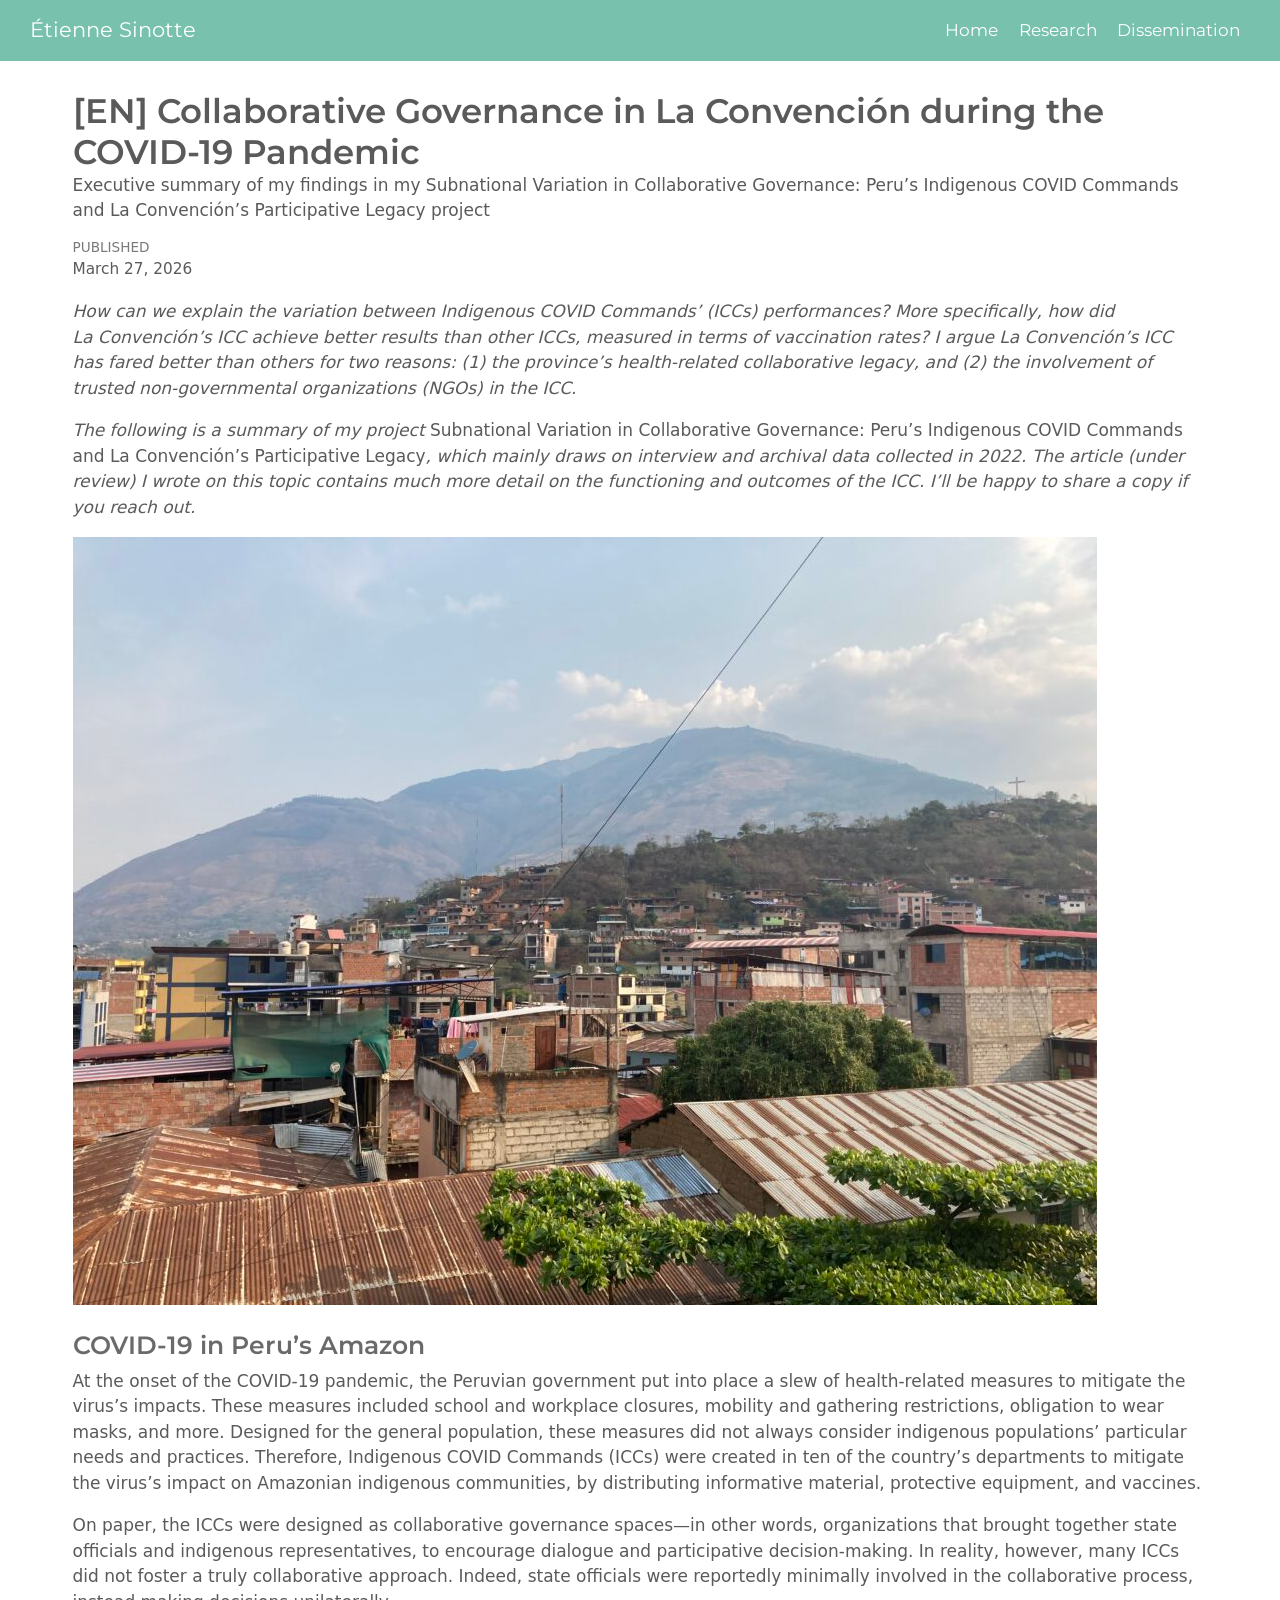
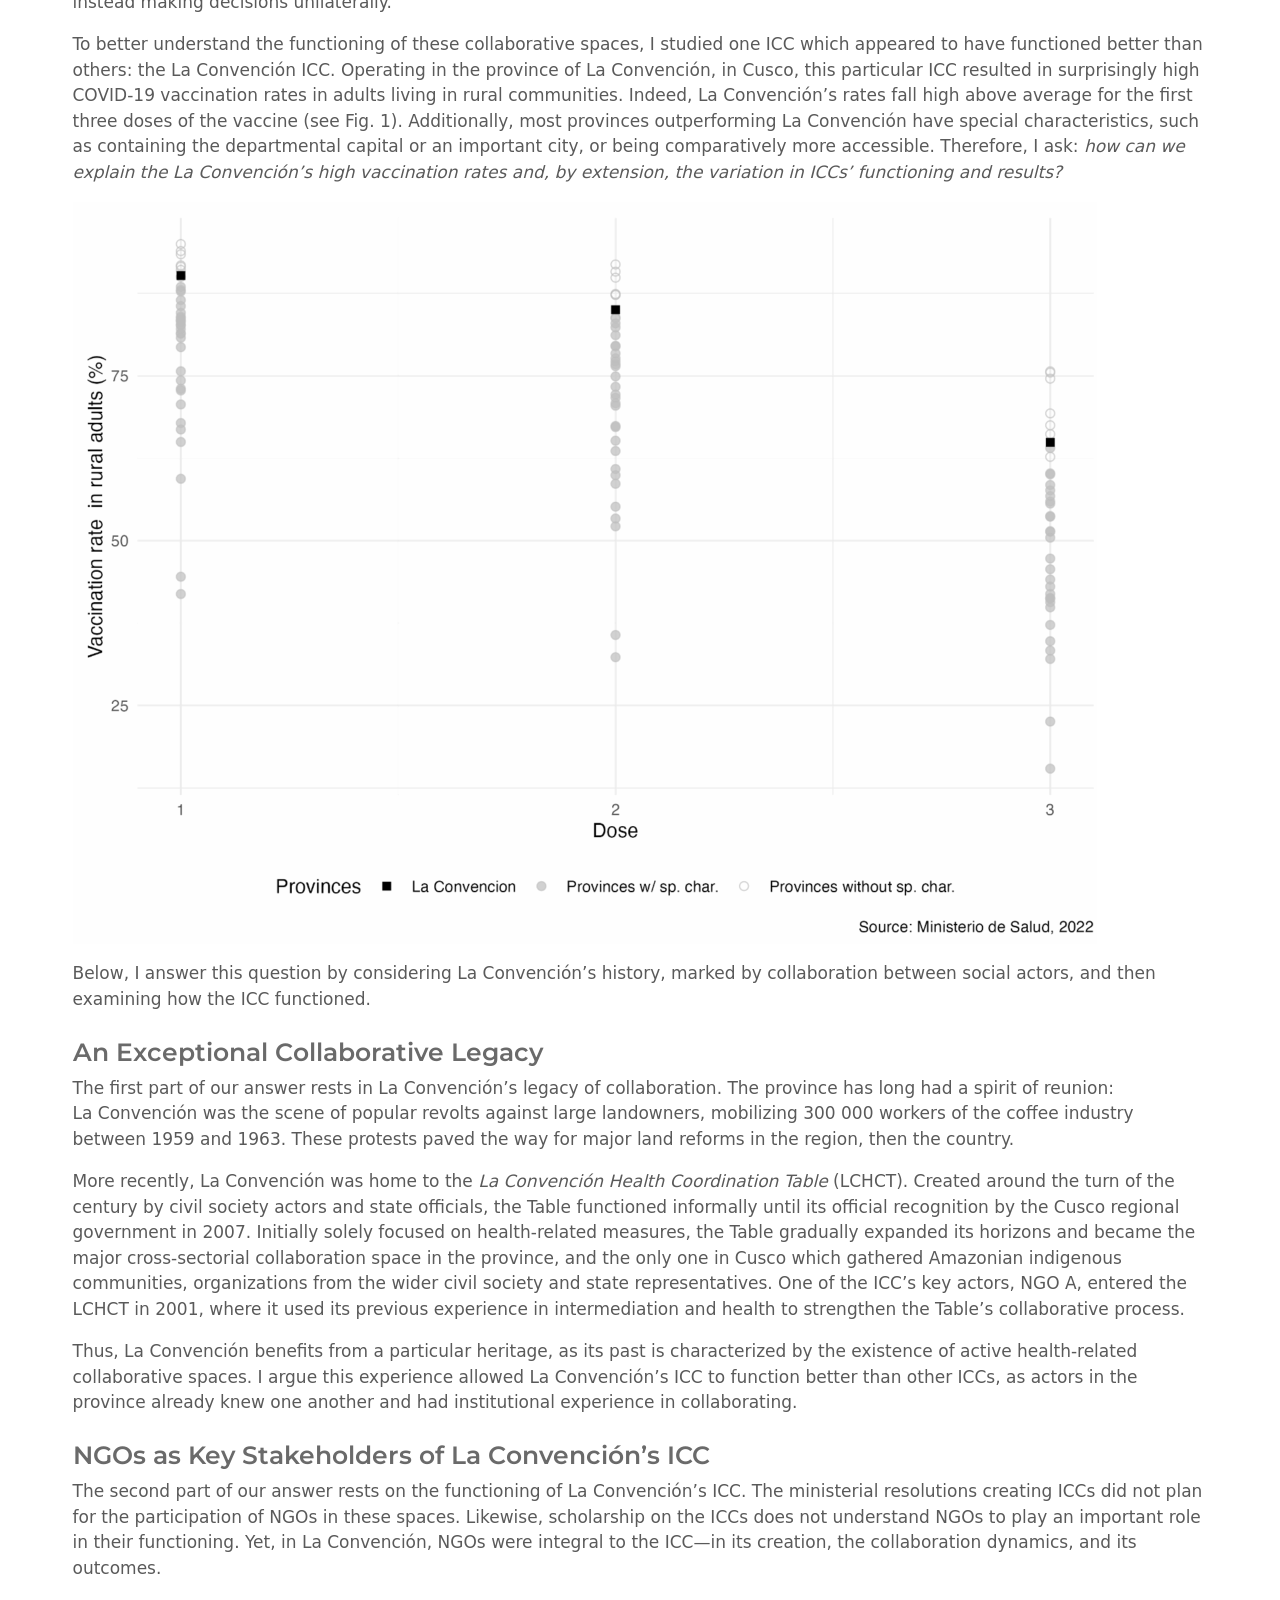
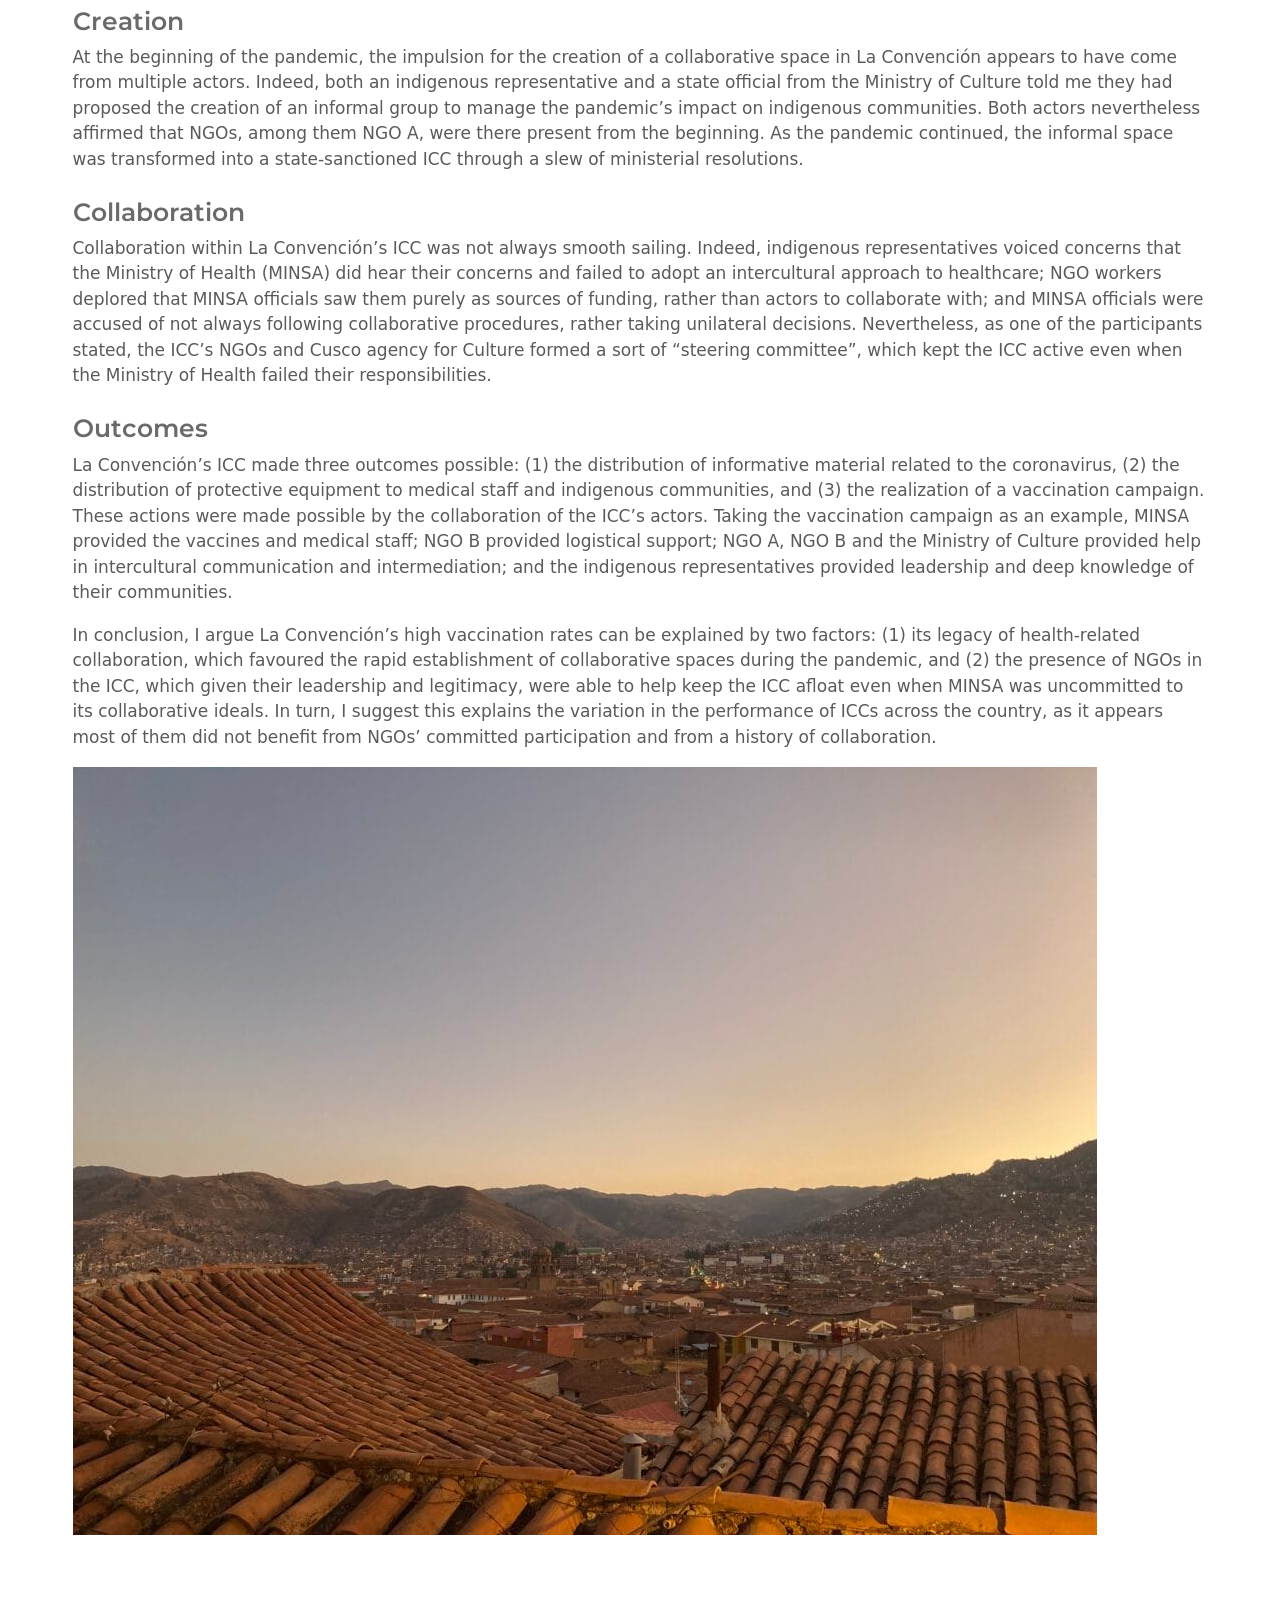
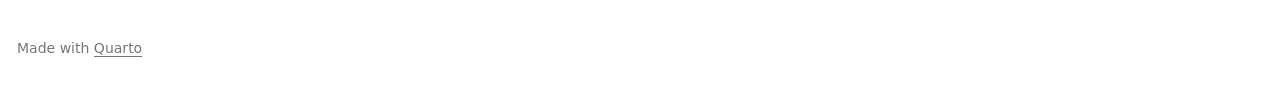
==== docs/posts/CG_en/index.html @ b6ebe24f "add dissemination page and posts" ====
<!DOCTYPE html>
<html xmlns="http://www.w3.org/1999/xhtml" lang="en" xml:lang="en"><head>

<meta charset="utf-8">
<meta name="generator" content="quarto-1.4.555">

<meta name="viewport" content="width=device-width, initial-scale=1.0, user-scalable=yes">

<meta name="dcterms.date" content="2026-03-27">
<meta name="description" content="Executive summary of my findings in my Subnational Variation in Collaborative Governance: Peru’s Indigenous COVID Commands and La&nbsp;Convención’s Participative Legacy project">

<title>Étienne Sinotte - [EN] Collaborative Governance in La Convención during the COVID-19 Pandemic</title>
<style>
code{white-space: pre-wrap;}
span.smallcaps{font-variant: small-caps;}
div.columns{display: flex; gap: min(4vw, 1.5em);}
div.column{flex: auto; overflow-x: auto;}
div.hanging-indent{margin-left: 1.5em; text-indent: -1.5em;}
ul.task-list{list-style: none;}
ul.task-list li input[type="checkbox"] {
  width: 0.8em;
  margin: 0 0.8em 0.2em -1em; /* quarto-specific, see https://github.com/quarto-dev/quarto-cli/issues/4556 */ 
  vertical-align: middle;
}
</style>


<script src="../../site_libs/quarto-nav/quarto-nav.js"></script>
<script src="../../site_libs/clipboard/clipboard.min.js"></script>
<script src="../../site_libs/quarto-html/quarto.js"></script>
<script src="../../site_libs/quarto-html/popper.min.js"></script>
<script src="../../site_libs/quarto-html/tippy.umd.min.js"></script>
<script src="../../site_libs/quarto-html/anchor.min.js"></script>
<link href="../../site_libs/quarto-html/tippy.css" rel="stylesheet">
<link href="../../site_libs/quarto-html/quarto-syntax-highlighting.css" rel="stylesheet" id="quarto-text-highlighting-styles">
<script src="../../site_libs/bootstrap/bootstrap.min.js"></script>
<link href="../../site_libs/bootstrap/bootstrap-icons.css" rel="stylesheet">
<link href="../../site_libs/bootstrap/bootstrap.min.css" rel="stylesheet" id="quarto-bootstrap" data-mode="light">
<script id="quarto-search-options" type="application/json">{
  "language": {
    "search-no-results-text": "No results",
    "search-matching-documents-text": "matching documents",
    "search-copy-link-title": "Copy link to search",
    "search-hide-matches-text": "Hide additional matches",
    "search-more-match-text": "more match in this document",
    "search-more-matches-text": "more matches in this document",
    "search-clear-button-title": "Clear",
    "search-text-placeholder": "",
    "search-detached-cancel-button-title": "Cancel",
    "search-submit-button-title": "Submit",
    "search-label": "Search"
  }
}</script>


</head>

<body class="nav-fixed">

<div id="quarto-search-results"></div>
  <header id="quarto-header" class="headroom fixed-top">
    <nav class="navbar navbar-expand-lg " data-bs-theme="dark">
      <div class="navbar-container container-fluid">
      <div class="navbar-brand-container mx-auto">
    <a class="navbar-brand" href="../../index.html">
    <span class="navbar-title">Étienne Sinotte</span>
    </a>
  </div>
          <button class="navbar-toggler" type="button" data-bs-toggle="collapse" data-bs-target="#navbarCollapse" aria-controls="navbarCollapse" aria-expanded="false" aria-label="Toggle navigation" onclick="if (window.quartoToggleHeadroom) { window.quartoToggleHeadroom(); }">
  <span class="navbar-toggler-icon"></span>
</button>
          <div class="collapse navbar-collapse" id="navbarCollapse">
            <ul class="navbar-nav navbar-nav-scroll ms-auto">
  <li class="nav-item">
    <a class="nav-link" href="../../index.html"> 
<span class="menu-text">Home</span></a>
  </li>  
  <li class="nav-item">
    <a class="nav-link" href="../../research.html"> 
<span class="menu-text">Research</span></a>
  </li>  
  <li class="nav-item">
    <a class="nav-link" href="../../dissemination.html"> 
<span class="menu-text">Dissemination</span></a>
  </li>  
</ul>
          </div> <!-- /navcollapse -->
          <div class="quarto-navbar-tools">
</div>
      </div> <!-- /container-fluid -->
    </nav>
</header>
<!-- content -->
<div id="quarto-content" class="quarto-container page-columns page-rows-contents page-layout-full page-navbar">
<!-- sidebar -->
<!-- margin-sidebar -->
    
<!-- main -->
<main class="content column-page" id="quarto-document-content">

<header id="title-block-header" class="quarto-title-block default">
<div class="quarto-title">
<h1 class="title">[EN] Collaborative Governance in La Convención during the COVID-19 Pandemic</h1>
</div>

<div>
  <div class="description">
    Executive summary of my findings in my Subnational Variation in Collaborative Governance: Peru’s Indigenous COVID Commands and La&nbsp;Convención’s Participative Legacy project
  </div>
</div>


<div class="quarto-title-meta column-page">

    
    <div>
    <div class="quarto-title-meta-heading">Published</div>
    <div class="quarto-title-meta-contents">
      <p class="date">March 27, 2026</p>
    </div>
  </div>
  
    
  </div>
  


</header>


<p><em>How can we explain the variation between Indigenous COVID Commands’ (ICCs) performances? More specifically, how did La&nbsp;Convención’s ICC achieve better results than other ICCs, measured in terms of vaccination rates? I argue La&nbsp;Convención’s ICC has fared better than others for two reasons: (1) the province’s health-related collaborative legacy, and (2) the involvement of trusted non-governmental organizations (NGOs) in the ICC.</em></p>
<p><em>The following is a summary of my project</em> Subnational Variation in Collaborative Governance: Peru’s Indigenous COVID Commands and La&nbsp;Convención’s Participative Legacy<em>, which mainly draws on interview and archival data collected in 2022. The article (under review) I wrote on this topic contains much more detail on the functioning and outcomes of the ICC. I’ll be happy to share a copy if you reach out.</em></p>
<p><img src="[data-uri]" class="img-fluid"></p>
<section id="covid-19-in-perus-amazon" class="level3">
<h3 class="anchored" data-anchor-id="covid-19-in-perus-amazon">COVID-19 in Peru’s Amazon</h3>
<p>At the onset of the COVID-19 pandemic, the Peruvian government put into place a slew of health-related measures to mitigate the virus’s impacts. These measures included school and workplace closures, mobility and gathering restrictions, obligation to wear masks, and more. Designed for the general population, these measures did not always consider indigenous populations’ particular needs and practices. Therefore, Indigenous COVID Commands (ICCs) were created in ten of the country’s departments to mitigate the virus’s impact on Amazonian indigenous communities, by distributing informative material, protective equipment, and vaccines.</p>
<p>On paper, the ICCs were designed as collaborative governance spaces—in other words, organizations that brought together state officials and indigenous representatives, to encourage dialogue and participative decision-making. In reality, however, many ICCs did not foster a truly collaborative approach. Indeed, state officials were reportedly minimally involved in the collaborative process, instead making decisions unilaterally.</p>
<p>To better understand the functioning of these collaborative spaces, I studied one ICC which appeared to have functioned better than others: the La&nbsp;Convención ICC. Operating in the province of La&nbsp;Convención, in Cusco, this particular ICC resulted in surprisingly high COVID-19 vaccination rates in adults living in rural communities. Indeed, La&nbsp;Convención’s rates fall high above average for the first three doses of the vaccine (see Fig. 1). Additionally, most provinces outperforming La&nbsp;Convención have special characteristics, such as containing the departmental capital or an important city, or being comparatively more accessible. Therefore, I ask:&nbsp;<em>how can we explain the La&nbsp;Convención’s high vaccination rates and, by extension, the variation in ICCs’ functioning and results?</em></p>
<p><img src="[data-uri]" class="img-fluid"></p>
<p>Below, I answer this question by considering La&nbsp;Convención’s history, marked by collaboration between social actors, and then examining how the ICC functioned.</p>
</section>
<section id="an-exceptional-collaborative-legacy" class="level3">
<h3 class="anchored" data-anchor-id="an-exceptional-collaborative-legacy">An Exceptional Collaborative Legacy</h3>
<p>The first part of our answer rests in La&nbsp;Convención’s legacy of collaboration. The province has long had a spirit of reunion: La&nbsp;Convención was the scene of popular revolts against large landowners, mobilizing 300&nbsp;000 workers of the coffee industry between 1959 and 1963. These protests paved the way for major land reforms in the region, then the country.</p>
<p>More recently, La&nbsp;Convención was home to the&nbsp;<em>La&nbsp;Convención Health Coordination Table</em>&nbsp;(LCHCT). Created around the turn of the century by civil society actors and state officials, the Table functioned informally until its official recognition by the Cusco regional government in 2007. Initially solely focused on health-related measures, the Table gradually expanded its horizons and became the major cross-sectorial collaboration space in the province, and the only one in Cusco which gathered Amazonian indigenous communities, organizations from the wider civil society and state representatives.&nbsp;One of the ICC’s key actors, NGO A, entered the LCHCT in 2001, where it used its previous experience in intermediation and health to strengthen the Table’s collaborative process.</p>
<p>Thus, La&nbsp;Convención benefits from a particular heritage, as its past is characterized by the existence of active health-related collaborative spaces. I argue this experience allowed La&nbsp;Convención’s ICC to function better than other ICCs, as actors in the province already knew one another and had institutional experience in collaborating.</p>
</section>
<section id="ngos-as-key-stakeholders-of-la-convencións-icc" class="level3">
<h3 class="anchored" data-anchor-id="ngos-as-key-stakeholders-of-la-convencións-icc">NGOs as Key Stakeholders of La&nbsp;Convención’s ICC</h3>
<p>The second part of our answer rests on the functioning of La&nbsp;Convención’s ICC. The ministerial resolutions creating ICCs did not plan for the participation of NGOs in these spaces. Likewise, scholarship on the ICCs does not understand NGOs to play an important role in their functioning. Yet, in La&nbsp;Convención, NGOs were integral to the ICC—in its creation, the collaboration dynamics, and its outcomes.</p>
</section>
<section id="creation" class="level3">
<h3 class="anchored" data-anchor-id="creation">Creation</h3>
<p>At the beginning of the pandemic, the impulsion for the creation of a collaborative space in La&nbsp;Convención appears to have come from multiple actors. Indeed, both an indigenous representative and a state official from the Ministry of Culture told me they had proposed the creation of an informal group to manage the pandemic’s impact on indigenous communities. Both actors nevertheless affirmed that NGOs, among them NGO A, were there present from the beginning. As the pandemic continued, the informal space was transformed into a state-sanctioned ICC through a slew of ministerial resolutions.</p>
</section>
<section id="collaboration" class="level3">
<h3 class="anchored" data-anchor-id="collaboration">Collaboration</h3>
<p>Collaboration within La&nbsp;Convención’s ICC was not always smooth sailing. Indeed, indigenous representatives voiced concerns that the Ministry of Health (MINSA) did hear their concerns and failed to adopt an intercultural approach to healthcare; NGO workers deplored that MINSA officials saw them purely as sources of funding, rather than actors to collaborate with; and MINSA officials were accused of not always following collaborative procedures, rather taking unilateral decisions. Nevertheless, as one of the participants stated, the ICC’s NGOs and Cusco agency for Culture formed a sort of “steering committee”, which kept the ICC active even when the Ministry of Health failed their responsibilities.</p>
</section>
<section id="outcomes" class="level3">
<h3 class="anchored" data-anchor-id="outcomes">Outcomes</h3>
<p>La&nbsp;Convención’s ICC made three outcomes possible: (1) the distribution of informative material related to the coronavirus, (2) the distribution of protective equipment to medical staff and indigenous communities, and (3) the realization of a vaccination campaign. These actions were made possible by the collaboration of the ICC’s actors. Taking the vaccination campaign as an example, MINSA provided the vaccines and medical staff; NGO B provided logistical support; NGO A, NGO B and the Ministry of Culture provided help in intercultural communication and intermediation; and the indigenous representatives provided leadership and deep knowledge of their communities.</p>
<p>In conclusion, I argue La&nbsp;Convención’s high vaccination rates can be explained by two factors: (1) its legacy of health-related collaboration, which favoured the rapid establishment of collaborative spaces during the pandemic, and (2) the presence of NGOs in the ICC, which given their leadership and legitimacy, were able to help keep the ICC afloat even when MINSA was uncommitted to its collaborative ideals. In turn, I suggest this explains the variation in the performance of ICCs across the country, as it appears most of them did not benefit from NGOs’ committed participation and from a history of collaboration.&nbsp;</p>
<p><img src="[data-uri]" class="img-fluid"></p>


</section>

</main> <!-- /main -->
<script id="quarto-html-after-body" type="application/javascript">
window.document.addEventListener("DOMContentLoaded", function (event) {
  const toggleBodyColorMode = (bsSheetEl) => {
    const mode = bsSheetEl.getAttribute("data-mode");
    const bodyEl = window.document.querySelector("body");
    if (mode === "dark") {
      bodyEl.classList.add("quarto-dark");
      bodyEl.classList.remove("quarto-light");
    } else {
      bodyEl.classList.add("quarto-light");
      bodyEl.classList.remove("quarto-dark");
    }
  }
  const toggleBodyColorPrimary = () => {
    const bsSheetEl = window.document.querySelector("link#quarto-bootstrap");
    if (bsSheetEl) {
      toggleBodyColorMode(bsSheetEl);
    }
  }
  toggleBodyColorPrimary();  
  const icon = "";
  const anchorJS = new window.AnchorJS();
  anchorJS.options = {
    placement: 'right',
    icon: icon
  };
  anchorJS.add('.anchored');
  const isCodeAnnotation = (el) => {
    for (const clz of el.classList) {
      if (clz.startsWith('code-annotation-')) {                     
        return true;
      }
    }
    return false;
  }
  const clipboard = new window.ClipboardJS('.code-copy-button', {
    text: function(trigger) {
      const codeEl = trigger.previousElementSibling.cloneNode(true);
      for (const childEl of codeEl.children) {
        if (isCodeAnnotation(childEl)) {
          childEl.remove();
        }
      }
      return codeEl.innerText;
    }
  });
  clipboard.on('success', function(e) {
    // button target
    const button = e.trigger;
    // don't keep focus
    button.blur();
    // flash "checked"
    button.classList.add('code-copy-button-checked');
    var currentTitle = button.getAttribute("title");
    button.setAttribute("title", "Copied!");
    let tooltip;
    if (window.bootstrap) {
      button.setAttribute("data-bs-toggle", "tooltip");
      button.setAttribute("data-bs-placement", "left");
      button.setAttribute("data-bs-title", "Copied!");
      tooltip = new bootstrap.Tooltip(button, 
        { trigger: "manual", 
          customClass: "code-copy-button-tooltip",
          offset: [0, -8]});
      tooltip.show();    
    }
    setTimeout(function() {
      if (tooltip) {
        tooltip.hide();
        button.removeAttribute("data-bs-title");
        button.removeAttribute("data-bs-toggle");
        button.removeAttribute("data-bs-placement");
      }
      button.setAttribute("title", currentTitle);
      button.classList.remove('code-copy-button-checked');
    }, 1000);
    // clear code selection
    e.clearSelection();
  });
    var localhostRegex = new RegExp(/^(?:http|https):\/\/localhost\:?[0-9]*\//);
    var mailtoRegex = new RegExp(/^mailto:/);
      var filterRegex = new RegExp('/' + window.location.host + '/');
    var isInternal = (href) => {
        return filterRegex.test(href) || localhostRegex.test(href) || mailtoRegex.test(href);
    }
    // Inspect non-navigation links and adorn them if external
 	var links = window.document.querySelectorAll('a[href]:not(.nav-link):not(.navbar-brand):not(.toc-action):not(.sidebar-link):not(.sidebar-item-toggle):not(.pagination-link):not(.no-external):not([aria-hidden]):not(.dropdown-item):not(.quarto-navigation-tool)');
    for (var i=0; i<links.length; i++) {
      const link = links[i];
      if (!isInternal(link.href)) {
        // undo the damage that might have been done by quarto-nav.js in the case of
        // links that we want to consider external
        if (link.dataset.originalHref !== undefined) {
          link.href = link.dataset.originalHref;
        }
      }
    }
  function tippyHover(el, contentFn, onTriggerFn, onUntriggerFn) {
    const config = {
      allowHTML: true,
      maxWidth: 500,
      delay: 100,
      arrow: false,
      appendTo: function(el) {
          return el.parentElement;
      },
      interactive: true,
      interactiveBorder: 10,
      theme: 'quarto',
      placement: 'bottom-start',
    };
    if (contentFn) {
      config.content = contentFn;
    }
    if (onTriggerFn) {
      config.onTrigger = onTriggerFn;
    }
    if (onUntriggerFn) {
      config.onUntrigger = onUntriggerFn;
    }
    window.tippy(el, config); 
  }
  const noterefs = window.document.querySelectorAll('a[role="doc-noteref"]');
  for (var i=0; i<noterefs.length; i++) {
    const ref = noterefs[i];
    tippyHover(ref, function() {
      // use id or data attribute instead here
      let href = ref.getAttribute('data-footnote-href') || ref.getAttribute('href');
      try { href = new URL(href).hash; } catch {}
      const id = href.replace(/^#\/?/, "");
      const note = window.document.getElementById(id);
      if (note) {
        return note.innerHTML;
      } else {
        return "";
      }
    });
  }
  const xrefs = window.document.querySelectorAll('a.quarto-xref');
  const processXRef = (id, note) => {
    // Strip column container classes
    const stripColumnClz = (el) => {
      el.classList.remove("page-full", "page-columns");
      if (el.children) {
        for (const child of el.children) {
          stripColumnClz(child);
        }
      }
    }
    stripColumnClz(note)
    if (id === null || id.startsWith('sec-')) {
      // Special case sections, only their first couple elements
      const container = document.createElement("div");
      if (note.children && note.children.length > 2) {
        container.appendChild(note.children[0].cloneNode(true));
        for (let i = 1; i < note.children.length; i++) {
          const child = note.children[i];
          if (child.tagName === "P" && child.innerText === "") {
            continue;
          } else {
            container.appendChild(child.cloneNode(true));
            break;
          }
        }
        if (window.Quarto?.typesetMath) {
          window.Quarto.typesetMath(container);
        }
        return container.innerHTML
      } else {
        if (window.Quarto?.typesetMath) {
          window.Quarto.typesetMath(note);
        }
        return note.innerHTML;
      }
    } else {
      // Remove any anchor links if they are present
      const anchorLink = note.querySelector('a.anchorjs-link');
      if (anchorLink) {
        anchorLink.remove();
      }
      if (window.Quarto?.typesetMath) {
        window.Quarto.typesetMath(note);
      }
      // TODO in 1.5, we should make sure this works without a callout special case
      if (note.classList.contains("callout")) {
        return note.outerHTML;
      } else {
        return note.innerHTML;
      }
    }
  }
  for (var i=0; i<xrefs.length; i++) {
    const xref = xrefs[i];
    tippyHover(xref, undefined, function(instance) {
      instance.disable();
      let url = xref.getAttribute('href');
      let hash = undefined; 
      if (url.startsWith('#')) {
        hash = url;
      } else {
        try { hash = new URL(url).hash; } catch {}
      }
      if (hash) {
        const id = hash.replace(/^#\/?/, "");
        const note = window.document.getElementById(id);
        if (note !== null) {
          try {
            const html = processXRef(id, note.cloneNode(true));
            instance.setContent(html);
          } finally {
            instance.enable();
            instance.show();
          }
        } else {
          // See if we can fetch this
          fetch(url.split('#')[0])
          .then(res => res.text())
          .then(html => {
            const parser = new DOMParser();
            const htmlDoc = parser.parseFromString(html, "text/html");
            const note = htmlDoc.getElementById(id);
            if (note !== null) {
              const html = processXRef(id, note);
              instance.setContent(html);
            } 
          }).finally(() => {
            instance.enable();
            instance.show();
          });
        }
      } else {
        // See if we can fetch a full url (with no hash to target)
        // This is a special case and we should probably do some content thinning / targeting
        fetch(url)
        .then(res => res.text())
        .then(html => {
          const parser = new DOMParser();
          const htmlDoc = parser.parseFromString(html, "text/html");
          const note = htmlDoc.querySelector('main.content');
          if (note !== null) {
            // This should only happen for chapter cross references
            // (since there is no id in the URL)
            // remove the first header
            if (note.children.length > 0 && note.children[0].tagName === "HEADER") {
              note.children[0].remove();
            }
            const html = processXRef(null, note);
            instance.setContent(html);
          } 
        }).finally(() => {
          instance.enable();
          instance.show();
        });
      }
    }, function(instance) {
    });
  }
      let selectedAnnoteEl;
      const selectorForAnnotation = ( cell, annotation) => {
        let cellAttr = 'data-code-cell="' + cell + '"';
        let lineAttr = 'data-code-annotation="' +  annotation + '"';
        const selector = 'span[' + cellAttr + '][' + lineAttr + ']';
        return selector;
      }
      const selectCodeLines = (annoteEl) => {
        const doc = window.document;
        const targetCell = annoteEl.getAttribute("data-target-cell");
        const targetAnnotation = annoteEl.getAttribute("data-target-annotation");
        const annoteSpan = window.document.querySelector(selectorForAnnotation(targetCell, targetAnnotation));
        const lines = annoteSpan.getAttribute("data-code-lines").split(",");
        const lineIds = lines.map((line) => {
          return targetCell + "-" + line;
        })
        let top = null;
        let height = null;
        let parent = null;
        if (lineIds.length > 0) {
            //compute the position of the single el (top and bottom and make a div)
            const el = window.document.getElementById(lineIds[0]);
            top = el.offsetTop;
            height = el.offsetHeight;
            parent = el.parentElement.parentElement;
          if (lineIds.length > 1) {
            const lastEl = window.document.getElementById(lineIds[lineIds.length - 1]);
            const bottom = lastEl.offsetTop + lastEl.offsetHeight;
            height = bottom - top;
          }
          if (top !== null && height !== null && parent !== null) {
            // cook up a div (if necessary) and position it 
            let div = window.document.getElementById("code-annotation-line-highlight");
            if (div === null) {
              div = window.document.createElement("div");
              div.setAttribute("id", "code-annotation-line-highlight");
              div.style.position = 'absolute';
              parent.appendChild(div);
            }
            div.style.top = top - 2 + "px";
            div.style.height = height + 4 + "px";
            div.style.left = 0;
            let gutterDiv = window.document.getElementById("code-annotation-line-highlight-gutter");
            if (gutterDiv === null) {
              gutterDiv = window.document.createElement("div");
              gutterDiv.setAttribute("id", "code-annotation-line-highlight-gutter");
              gutterDiv.style.position = 'absolute';
              const codeCell = window.document.getElementById(targetCell);
              const gutter = codeCell.querySelector('.code-annotation-gutter');
              gutter.appendChild(gutterDiv);
            }
            gutterDiv.style.top = top - 2 + "px";
            gutterDiv.style.height = height + 4 + "px";
          }
          selectedAnnoteEl = annoteEl;
        }
      };
      const unselectCodeLines = () => {
        const elementsIds = ["code-annotation-line-highlight", "code-annotation-line-highlight-gutter"];
        elementsIds.forEach((elId) => {
          const div = window.document.getElementById(elId);
          if (div) {
            div.remove();
          }
        });
        selectedAnnoteEl = undefined;
      };
        // Handle positioning of the toggle
    window.addEventListener(
      "resize",
      throttle(() => {
        elRect = undefined;
        if (selectedAnnoteEl) {
          selectCodeLines(selectedAnnoteEl);
        }
      }, 10)
    );
    function throttle(fn, ms) {
    let throttle = false;
    let timer;
      return (...args) => {
        if(!throttle) { // first call gets through
            fn.apply(this, args);
            throttle = true;
        } else { // all the others get throttled
            if(timer) clearTimeout(timer); // cancel #2
            timer = setTimeout(() => {
              fn.apply(this, args);
              timer = throttle = false;
            }, ms);
        }
      };
    }
      // Attach click handler to the DT
      const annoteDls = window.document.querySelectorAll('dt[data-target-cell]');
      for (const annoteDlNode of annoteDls) {
        annoteDlNode.addEventListener('click', (event) => {
          const clickedEl = event.target;
          if (clickedEl !== selectedAnnoteEl) {
            unselectCodeLines();
            const activeEl = window.document.querySelector('dt[data-target-cell].code-annotation-active');
            if (activeEl) {
              activeEl.classList.remove('code-annotation-active');
            }
            selectCodeLines(clickedEl);
            clickedEl.classList.add('code-annotation-active');
          } else {
            // Unselect the line
            unselectCodeLines();
            clickedEl.classList.remove('code-annotation-active');
          }
        });
      }
  const findCites = (el) => {
    const parentEl = el.parentElement;
    if (parentEl) {
      const cites = parentEl.dataset.cites;
      if (cites) {
        return {
          el,
          cites: cites.split(' ')
        };
      } else {
        return findCites(el.parentElement)
      }
    } else {
      return undefined;
    }
  };
  var bibliorefs = window.document.querySelectorAll('a[role="doc-biblioref"]');
  for (var i=0; i<bibliorefs.length; i++) {
    const ref = bibliorefs[i];
    const citeInfo = findCites(ref);
    if (citeInfo) {
      tippyHover(citeInfo.el, function() {
        var popup = window.document.createElement('div');
        citeInfo.cites.forEach(function(cite) {
          var citeDiv = window.document.createElement('div');
          citeDiv.classList.add('hanging-indent');
          citeDiv.classList.add('csl-entry');
          var biblioDiv = window.document.getElementById('ref-' + cite);
          if (biblioDiv) {
            citeDiv.innerHTML = biblioDiv.innerHTML;
          }
          popup.appendChild(citeDiv);
        });
        return popup.innerHTML;
      });
    }
  }
});
</script>
</div> <!-- /content -->
<footer class="footer">
  <div class="nav-footer">
    <div class="nav-footer-left">
<p>Made with <a href="https://quarto.org/">Quarto</a></p>
</div>   
    <div class="nav-footer-center">
      &nbsp;
    </div>
    <div class="nav-footer-right">
      &nbsp;
    </div>
  </div>
</footer>




</body></html>
---- docs/site_libs/quarto-html/tippy.css ----
.tippy-box[data-animation=fade][data-state=hidden]{opacity:0}[data-tippy-root]{max-width:calc(100vw - 10px)}.tippy-box{position:relative;background-color:#333;color:#fff;border-radius:4px;font-size:14px;line-height:1.4;white-space:normal;outline:0;transition-property:transform,visibility,opacity}.tippy-box[data-placement^=top]>.tippy-arrow{bottom:0}.tippy-box[data-placement^=top]>.tippy-arrow:before{bottom:-7px;left:0;border-width:8px 8px 0;border-top-color:initial;transform-origin:center top}.tippy-box[data-placement^=bottom]>.tippy-arrow{top:0}.tippy-box[data-placement^=bottom]>.tippy-arrow:before{top:-7px;left:0;border-width:0 8px 8px;border-bottom-color:initial;transform-origin:center bottom}.tippy-box[data-placement^=left]>.tippy-arrow{right:0}.tippy-box[data-placement^=left]>.tippy-arrow:before{border-width:8px 0 8px 8px;border-left-color:initial;right:-7px;transform-origin:center left}.tippy-box[data-placement^=right]>.tippy-arrow{left:0}.tippy-box[data-placement^=right]>.tippy-arrow:before{left:-7px;border-width:8px 8px 8px 0;border-right-color:initial;transform-origin:center right}.tippy-box[data-inertia][data-state=visible]{transition-timing-function:cubic-bezier(.54,1.5,.38,1.11)}.tippy-arrow{width:16px;height:16px;color:#333}.tippy-arrow:before{content:"";position:absolute;border-color:transparent;border-style:solid}.tippy-content{position:relative;padding:5px 9px;z-index:1}
---- docs/site_libs/quarto-html/quarto-syntax-highlighting.css ----
/* quarto syntax highlight colors */
:root {
  --quarto-hl-ot-color: #003B4F;
  --quarto-hl-at-color: #657422;
  --quarto-hl-ss-color: #20794D;
  --quarto-hl-an-color: #5E5E5E;
  --quarto-hl-fu-color: #4758AB;
  --quarto-hl-st-color: #20794D;
  --quarto-hl-cf-color: #003B4F;
  --quarto-hl-op-color: #5E5E5E;
  --quarto-hl-er-color: #AD0000;
  --quarto-hl-bn-color: #AD0000;
  --quarto-hl-al-color: #AD0000;
  --quarto-hl-va-color: #111111;
  --quarto-hl-bu-color: inherit;
  --quarto-hl-ex-color: inherit;
  --quarto-hl-pp-color: #AD0000;
  --quarto-hl-in-color: #5E5E5E;
  --quarto-hl-vs-color: #20794D;
  --quarto-hl-wa-color: #5E5E5E;
  --quarto-hl-do-color: #5E5E5E;
  --quarto-hl-im-color: #00769E;
  --quarto-hl-ch-color: #20794D;
  --quarto-hl-dt-color: #AD0000;
  --quarto-hl-fl-color: #AD0000;
  --quarto-hl-co-color: #5E5E5E;
  --quarto-hl-cv-color: #5E5E5E;
  --quarto-hl-cn-color: #8f5902;
  --quarto-hl-sc-color: #5E5E5E;
  --quarto-hl-dv-color: #AD0000;
  --quarto-hl-kw-color: #003B4F;
}

/* other quarto variables */
:root {
  --quarto-font-monospace: SFMono-Regular, Menlo, Monaco, Consolas, "Liberation Mono", "Courier New", monospace;
}

pre > code.sourceCode > span {
  color: #003B4F;
}

code span {
  color: #003B4F;
}

code.sourceCode > span {
  color: #003B4F;
}

div.sourceCode,
div.sourceCode pre.sourceCode {
  color: #003B4F;
}

code span.ot {
  color: #003B4F;
  font-style: inherit;
}

code span.at {
  color: #657422;
  font-style: inherit;
}

code span.ss {
  color: #20794D;
  font-style: inherit;
}

code span.an {
  color: #5E5E5E;
  font-style: inherit;
}

code span.fu {
  color: #4758AB;
  font-style: inherit;
}

code span.st {
  color: #20794D;
  font-style: inherit;
}

code span.cf {
  color: #003B4F;
  font-style: inherit;
}

code span.op {
  color: #5E5E5E;
  font-style: inherit;
}

code span.er {
  color: #AD0000;
  font-style: inherit;
}

code span.bn {
  color: #AD0000;
  font-style: inherit;
}

code span.al {
  color: #AD0000;
  font-style: inherit;
}

code span.va {
  color: #111111;
  font-style: inherit;
}

code span.bu {
  font-style: inherit;
}

code span.ex {
  font-style: inherit;
}

code span.pp {
  color: #AD0000;
  font-style: inherit;
}

code span.in {
  color: #5E5E5E;
  font-style: inherit;
}

code span.vs {
  color: #20794D;
  font-style: inherit;
}

code span.wa {
  color: #5E5E5E;
  font-style: italic;
}

code span.do {
  color: #5E5E5E;
  font-style: italic;
}

code span.im {
  color: #00769E;
  font-style: inherit;
}

code span.ch {
  color: #20794D;
  font-style: inherit;
}

code span.dt {
  color: #AD0000;
  font-style: inherit;
}

code span.fl {
  color: #AD0000;
  font-style: inherit;
}

code span.co {
  color: #5E5E5E;
  font-style: inherit;
}

code span.cv {
  color: #5E5E5E;
  font-style: italic;
}

code span.cn {
  color: #8f5902;
  font-style: inherit;
}

code span.sc {
  color: #5E5E5E;
  font-style: inherit;
}

code span.dv {
  color: #AD0000;
  font-style: inherit;
}

code span.kw {
  color: #003B4F;
  font-style: inherit;
}

.prevent-inlining {
  content: "</";
}

/*# sourceMappingURL=debc5d5d77c3f9108843748ff7464032.css.map */
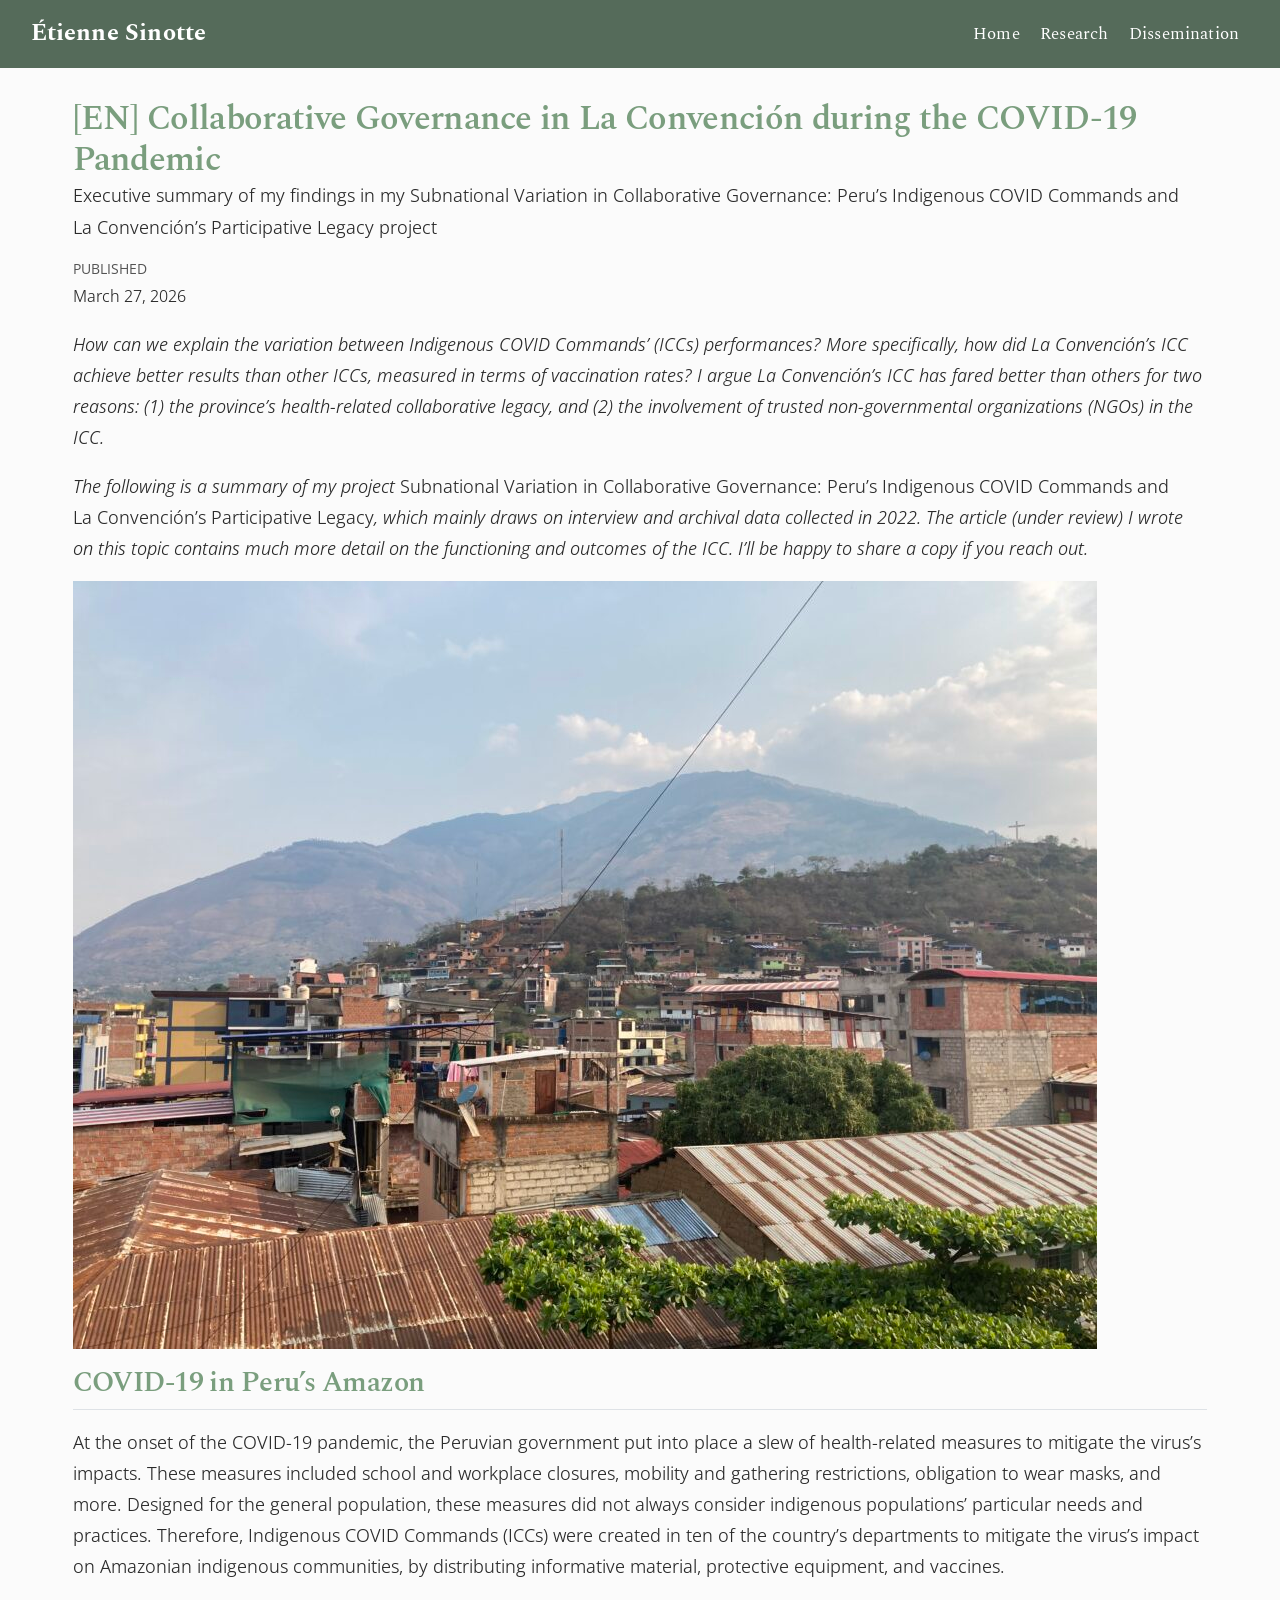
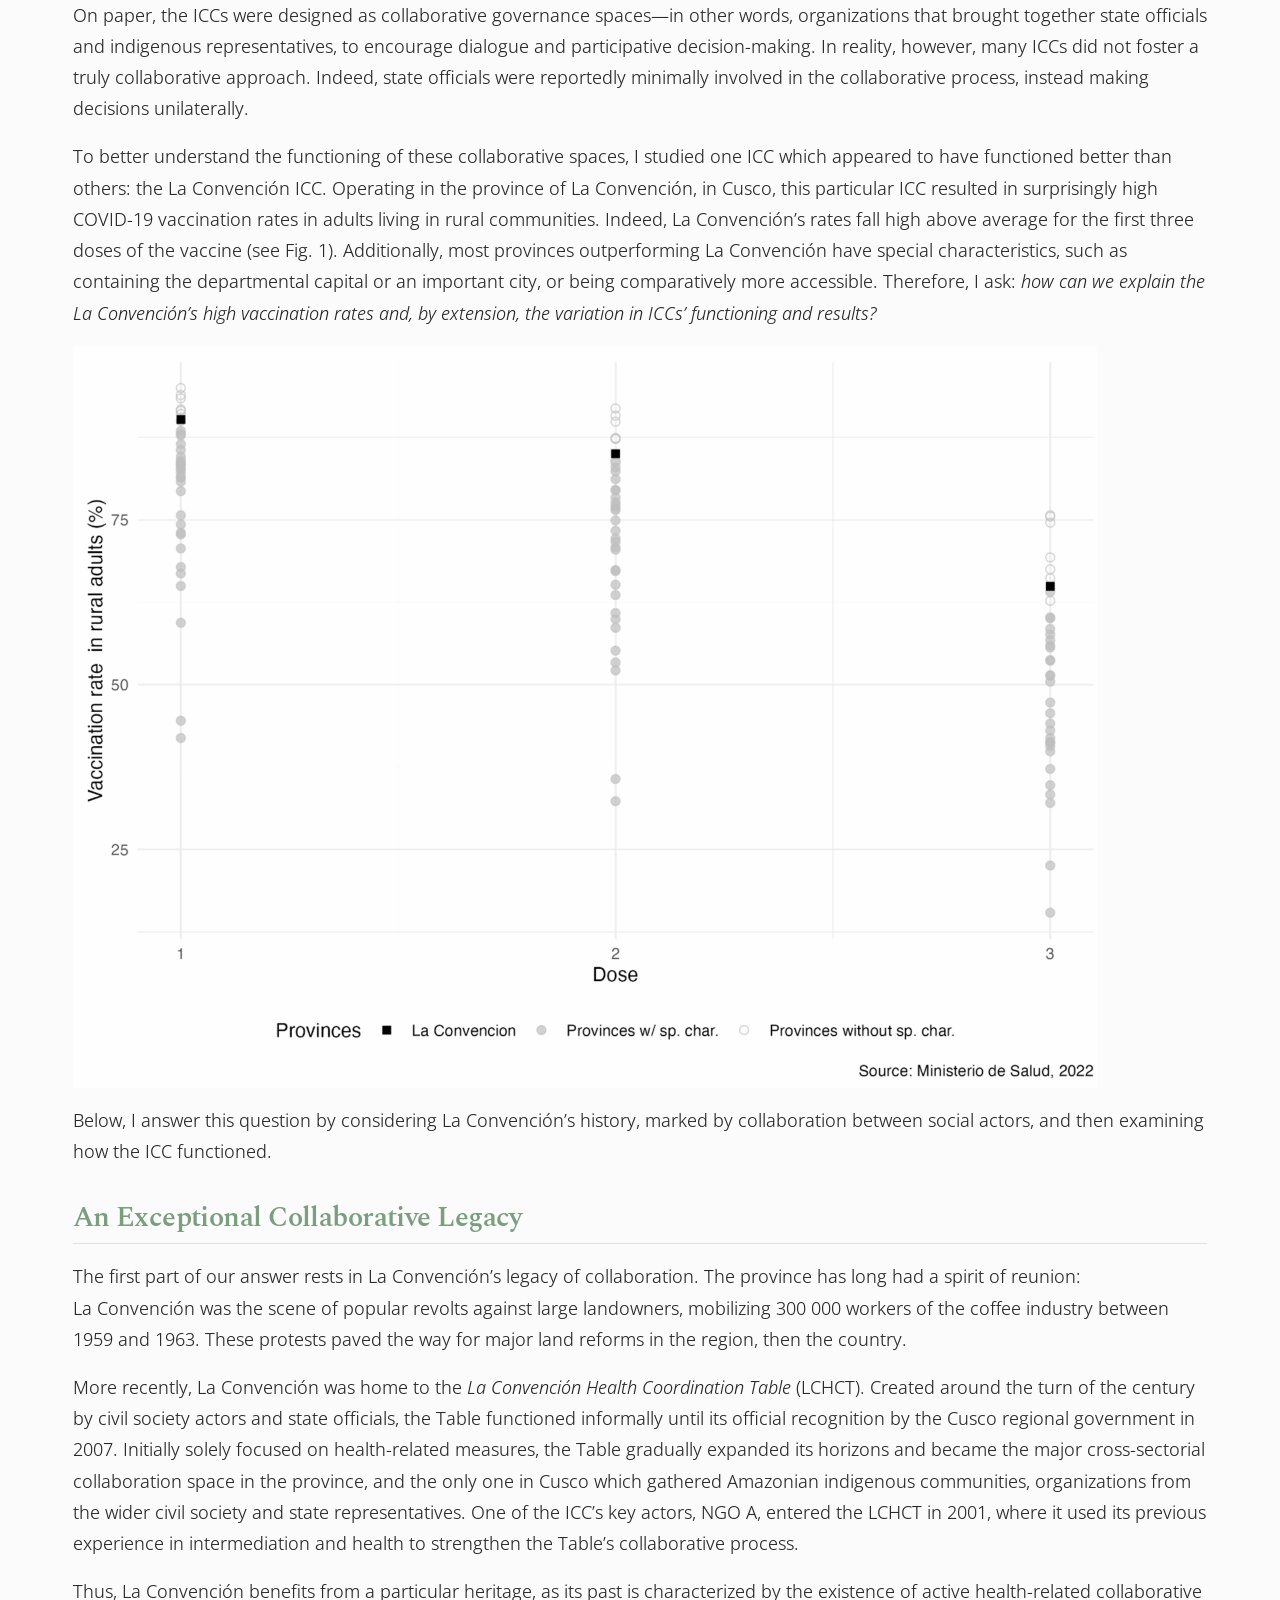
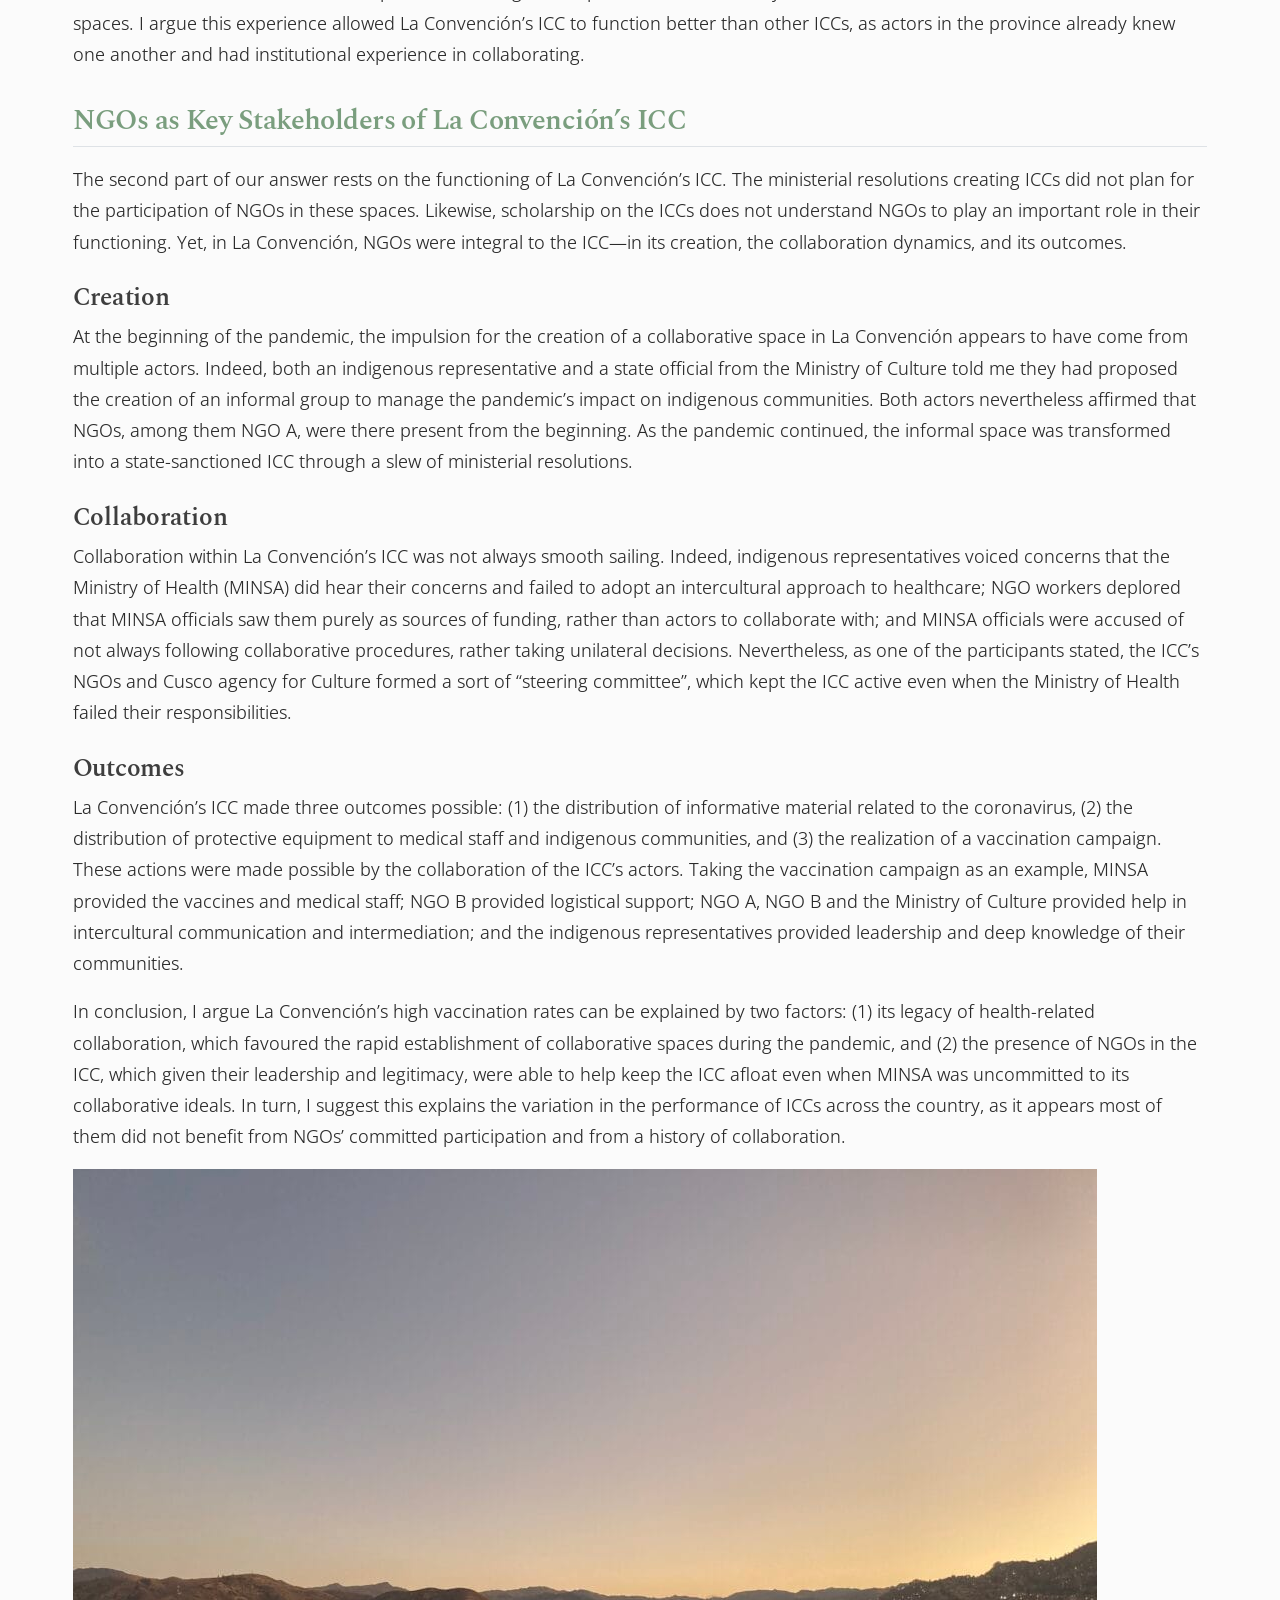
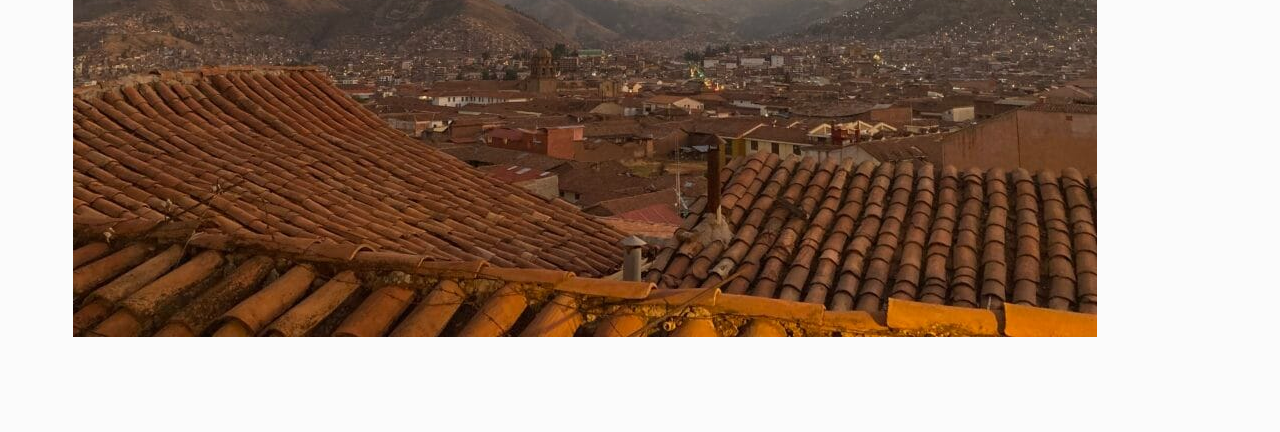
==== commit b53f4d45: "graphic overhaul" ====
--- a/docs/posts/CG_en/index.html
+++ b/docs/posts/CG_en/index.html
@@ -131,24 +131,23 @@
 <p><em>How can we explain the variation between Indigenous COVID Commands’ (ICCs) performances? More specifically, how did La&nbsp;Convención’s ICC achieve better results than other ICCs, measured in terms of vaccination rates? I argue La&nbsp;Convención’s ICC has fared better than others for two reasons: (1) the province’s health-related collaborative legacy, and (2) the involvement of trusted non-governmental organizations (NGOs) in the ICC.</em></p>
 <p><em>The following is a summary of my project</em> Subnational Variation in Collaborative Governance: Peru’s Indigenous COVID Commands and La&nbsp;Convención’s Participative Legacy<em>, which mainly draws on interview and archival data collected in 2022. The article (under review) I wrote on this topic contains much more detail on the functioning and outcomes of the ICC. I’ll be happy to share a copy if you reach out.</em></p>
 <p><img src="[data-uri]" class="img-fluid"></p>
-<section id="covid-19-in-perus-amazon" class="level3">
-<h3 class="anchored" data-anchor-id="covid-19-in-perus-amazon">COVID-19 in Peru’s Amazon</h3>
+<section id="covid-19-in-perus-amazon" class="level2">
+<h2 class="anchored" data-anchor-id="covid-19-in-perus-amazon">COVID-19 in Peru’s Amazon</h2>
 <p>At the onset of the COVID-19 pandemic, the Peruvian government put into place a slew of health-related measures to mitigate the virus’s impacts. These measures included school and workplace closures, mobility and gathering restrictions, obligation to wear masks, and more. Designed for the general population, these measures did not always consider indigenous populations’ particular needs and practices. Therefore, Indigenous COVID Commands (ICCs) were created in ten of the country’s departments to mitigate the virus’s impact on Amazonian indigenous communities, by distributing informative material, protective equipment, and vaccines.</p>
 <p>On paper, the ICCs were designed as collaborative governance spaces—in other words, organizations that brought together state officials and indigenous representatives, to encourage dialogue and participative decision-making. In reality, however, many ICCs did not foster a truly collaborative approach. Indeed, state officials were reportedly minimally involved in the collaborative process, instead making decisions unilaterally.</p>
 <p>To better understand the functioning of these collaborative spaces, I studied one ICC which appeared to have functioned better than others: the La&nbsp;Convención ICC. Operating in the province of La&nbsp;Convención, in Cusco, this particular ICC resulted in surprisingly high COVID-19 vaccination rates in adults living in rural communities. Indeed, La&nbsp;Convención’s rates fall high above average for the first three doses of the vaccine (see Fig. 1). Additionally, most provinces outperforming La&nbsp;Convención have special characteristics, such as containing the departmental capital or an important city, or being comparatively more accessible. Therefore, I ask:&nbsp;<em>how can we explain the La&nbsp;Convención’s high vaccination rates and, by extension, the variation in ICCs’ functioning and results?</em></p>
 <p><img src="[data-uri]" class="img-fluid"></p>
 <p>Below, I answer this question by considering La&nbsp;Convención’s history, marked by collaboration between social actors, and then examining how the ICC functioned.</p>
 </section>
-<section id="an-exceptional-collaborative-legacy" class="level3">
-<h3 class="anchored" data-anchor-id="an-exceptional-collaborative-legacy">An Exceptional Collaborative Legacy</h3>
+<section id="an-exceptional-collaborative-legacy" class="level2">
+<h2 class="anchored" data-anchor-id="an-exceptional-collaborative-legacy">An Exceptional Collaborative Legacy</h2>
 <p>The first part of our answer rests in La&nbsp;Convención’s legacy of collaboration. The province has long had a spirit of reunion: La&nbsp;Convención was the scene of popular revolts against large landowners, mobilizing 300&nbsp;000 workers of the coffee industry between 1959 and 1963. These protests paved the way for major land reforms in the region, then the country.</p>
 <p>More recently, La&nbsp;Convención was home to the&nbsp;<em>La&nbsp;Convención Health Coordination Table</em>&nbsp;(LCHCT). Created around the turn of the century by civil society actors and state officials, the Table functioned informally until its official recognition by the Cusco regional government in 2007. Initially solely focused on health-related measures, the Table gradually expanded its horizons and became the major cross-sectorial collaboration space in the province, and the only one in Cusco which gathered Amazonian indigenous communities, organizations from the wider civil society and state representatives.&nbsp;One of the ICC’s key actors, NGO A, entered the LCHCT in 2001, where it used its previous experience in intermediation and health to strengthen the Table’s collaborative process.</p>
 <p>Thus, La&nbsp;Convención benefits from a particular heritage, as its past is characterized by the existence of active health-related collaborative spaces. I argue this experience allowed La&nbsp;Convención’s ICC to function better than other ICCs, as actors in the province already knew one another and had institutional experience in collaborating.</p>
 </section>
-<section id="ngos-as-key-stakeholders-of-la-convencións-icc" class="level3">
-<h3 class="anchored" data-anchor-id="ngos-as-key-stakeholders-of-la-convencións-icc">NGOs as Key Stakeholders of La&nbsp;Convención’s ICC</h3>
+<section id="ngos-as-key-stakeholders-of-la-convencións-icc" class="level2">
+<h2 class="anchored" data-anchor-id="ngos-as-key-stakeholders-of-la-convencións-icc">NGOs as Key Stakeholders of La&nbsp;Convención’s ICC</h2>
 <p>The second part of our answer rests on the functioning of La&nbsp;Convención’s ICC. The ministerial resolutions creating ICCs did not plan for the participation of NGOs in these spaces. Likewise, scholarship on the ICCs does not understand NGOs to play an important role in their functioning. Yet, in La&nbsp;Convención, NGOs were integral to the ICC—in its creation, the collaboration dynamics, and its outcomes.</p>
-</section>
 <section id="creation" class="level3">
 <h3 class="anchored" data-anchor-id="creation">Creation</h3>
 <p>At the beginning of the pandemic, the impulsion for the creation of a collaborative space in La&nbsp;Convención appears to have come from multiple actors. Indeed, both an indigenous representative and a state official from the Ministry of Culture told me they had proposed the creation of an informal group to manage the pandemic’s impact on indigenous communities. Both actors nevertheless affirmed that NGOs, among them NGO A, were there present from the beginning. As the pandemic continued, the informal space was transformed into a state-sanctioned ICC through a slew of ministerial resolutions.</p>
@@ -164,6 +163,7 @@
 <p><img src="[data-uri]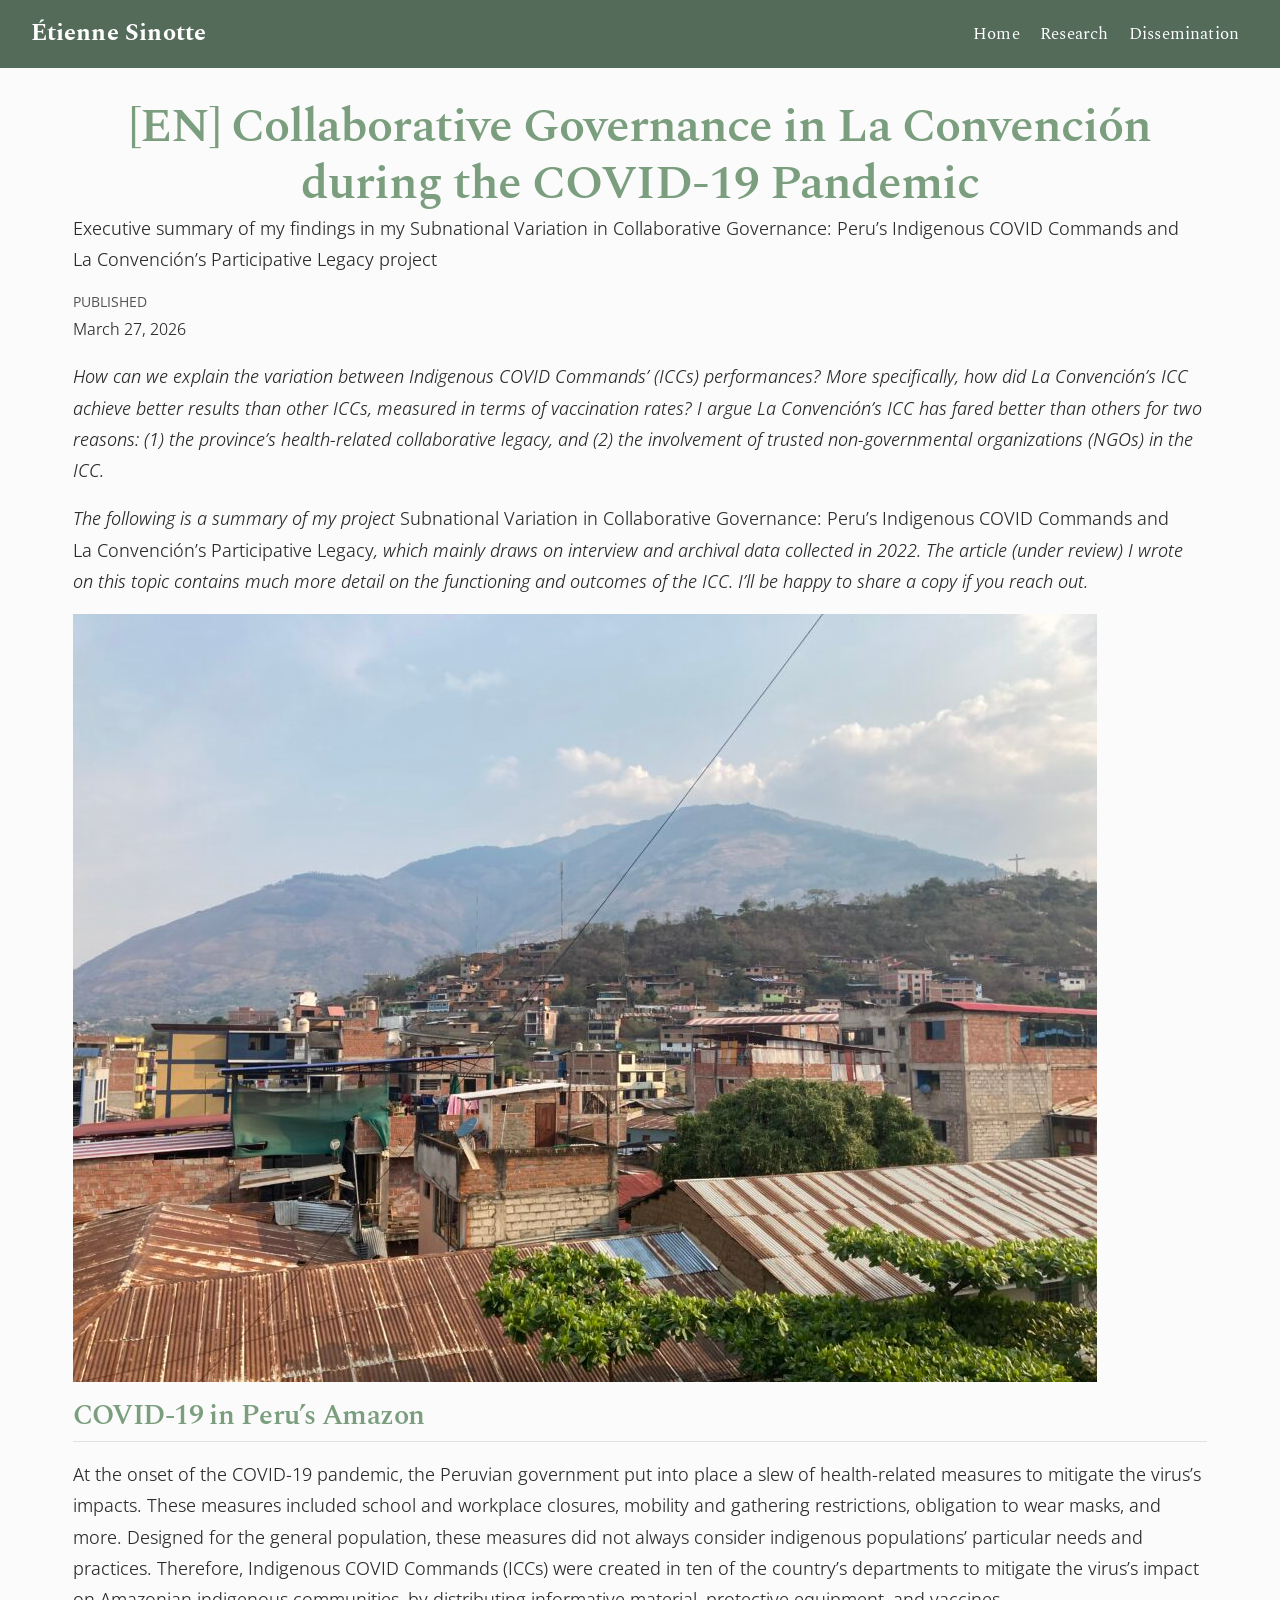
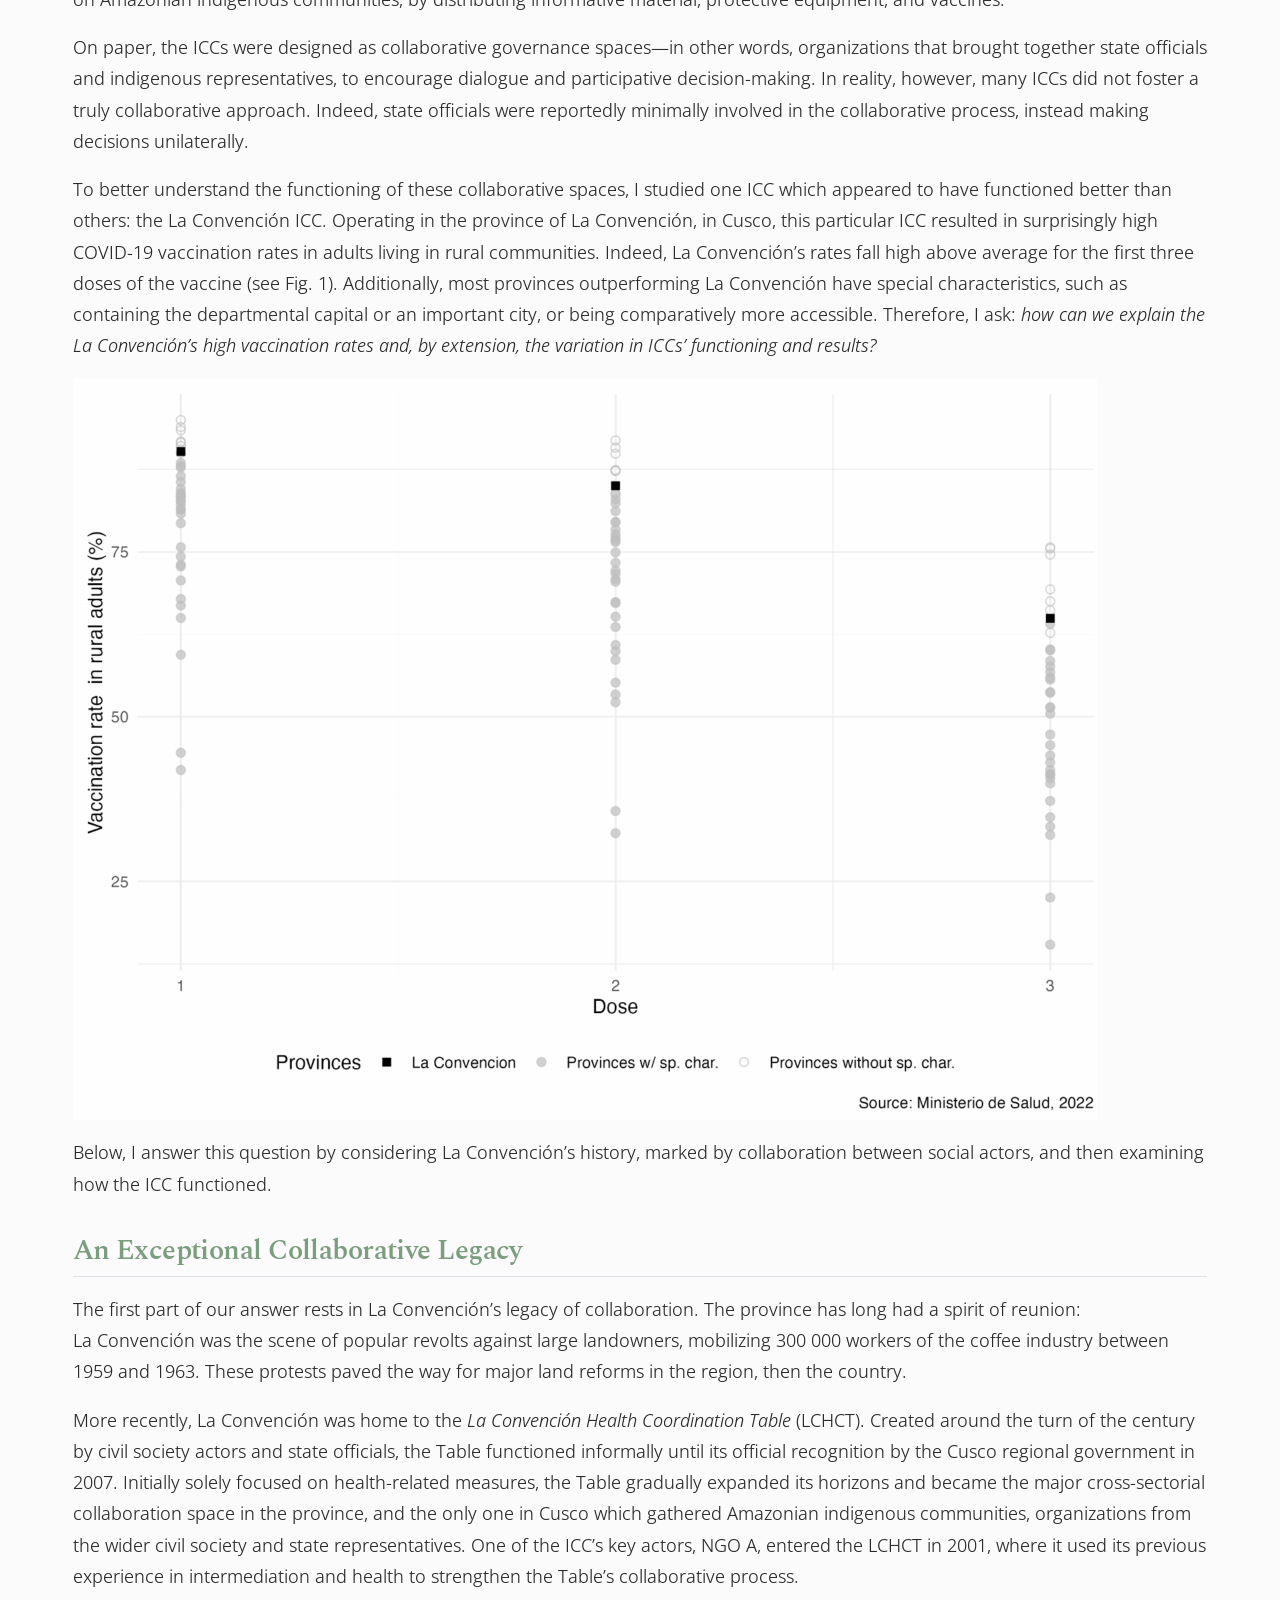
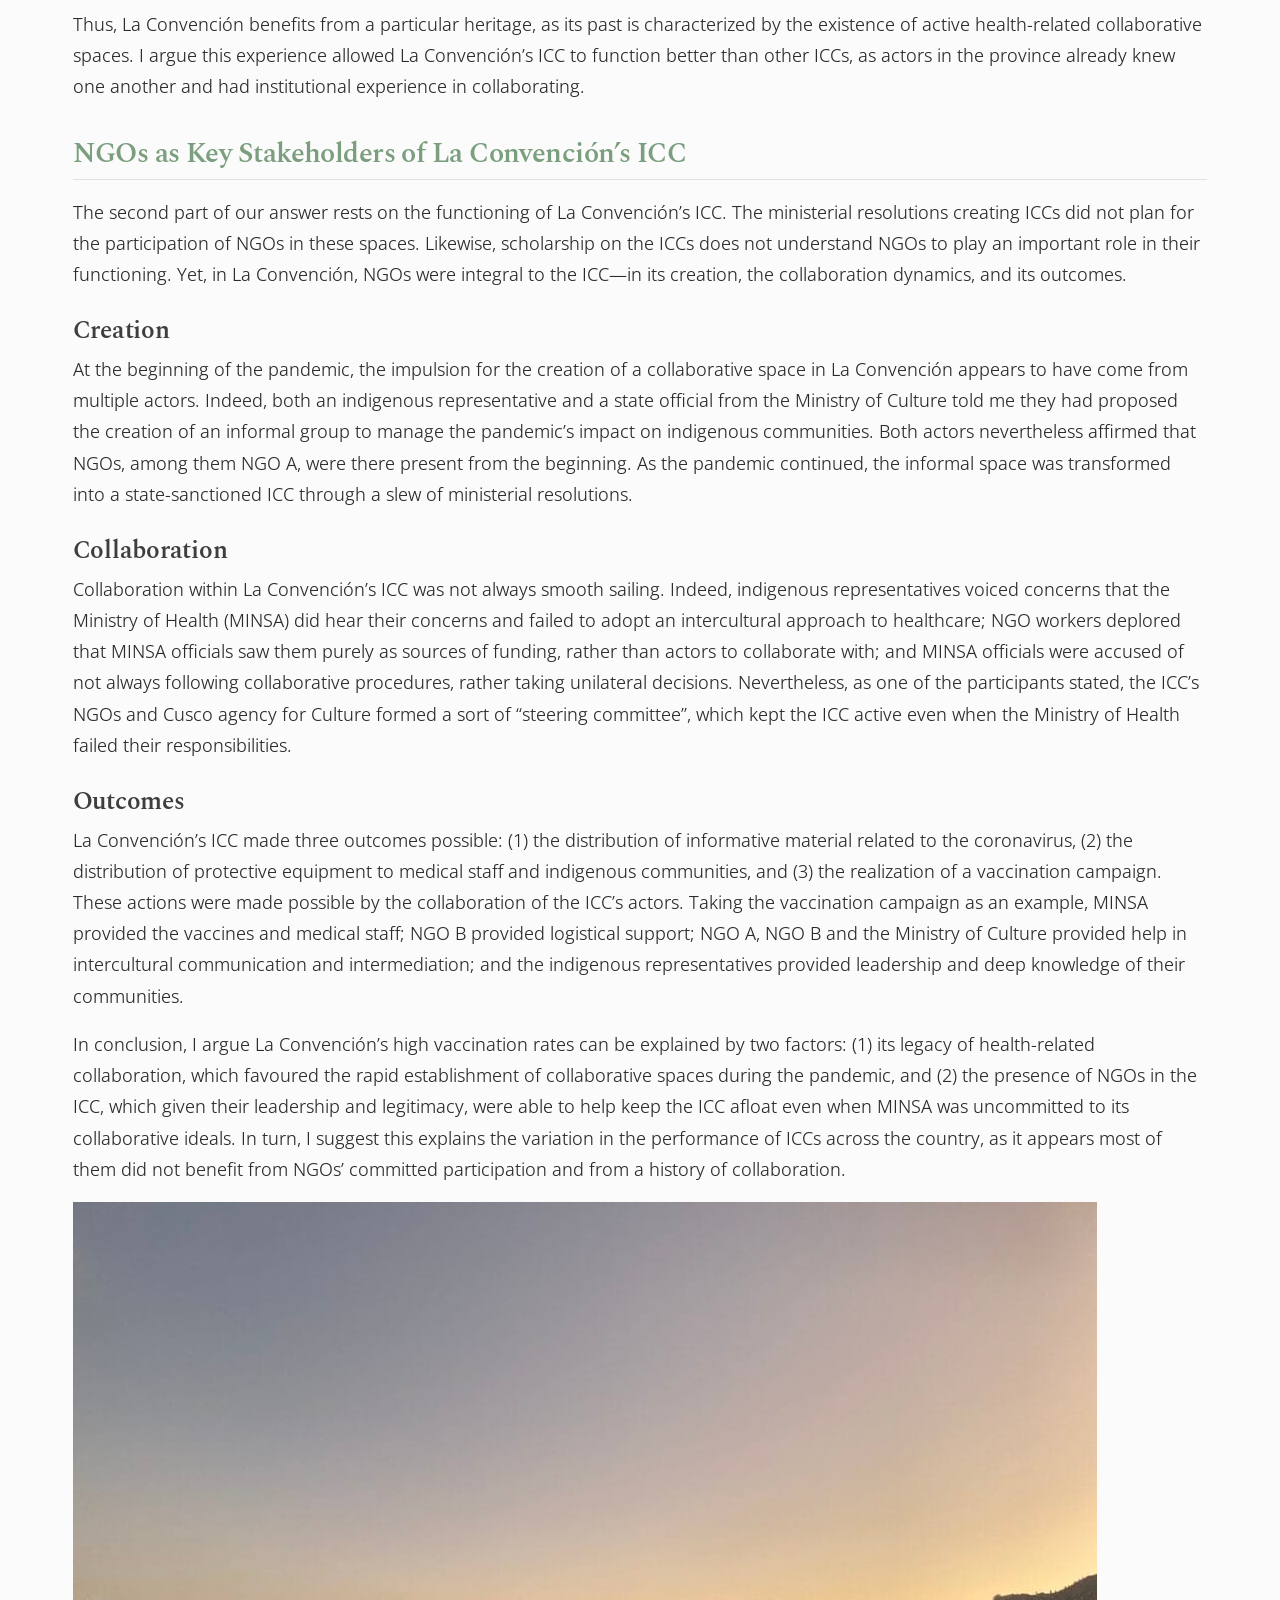
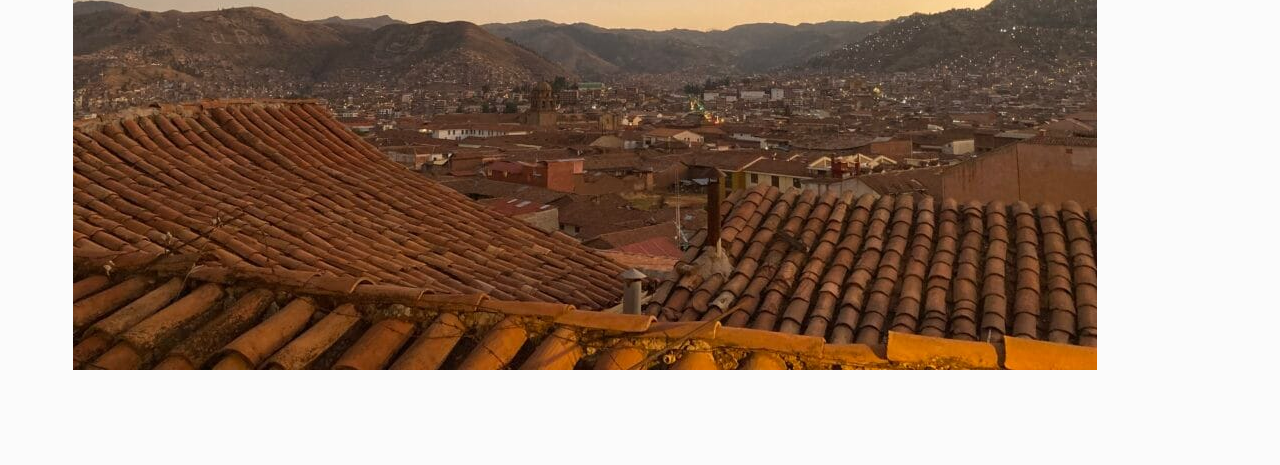
==== commit a3f931de: "favicon" ====
--- a/docs/posts/CG_en/index.html
+++ b/docs/posts/CG_en/index.html
@@ -26,6 +26,7 @@
 
 
 <script src="../../site_libs/quarto-nav/quarto-nav.js"></script>
+<link href="../../assets/favicon.png" rel="icon" type="image/png">
 <script src="../../site_libs/clipboard/clipboard.min.js"></script>
 <script src="../../site_libs/quarto-html/quarto.js"></script>
 <script src="../../site_libs/quarto-html/popper.min.js"></script>
